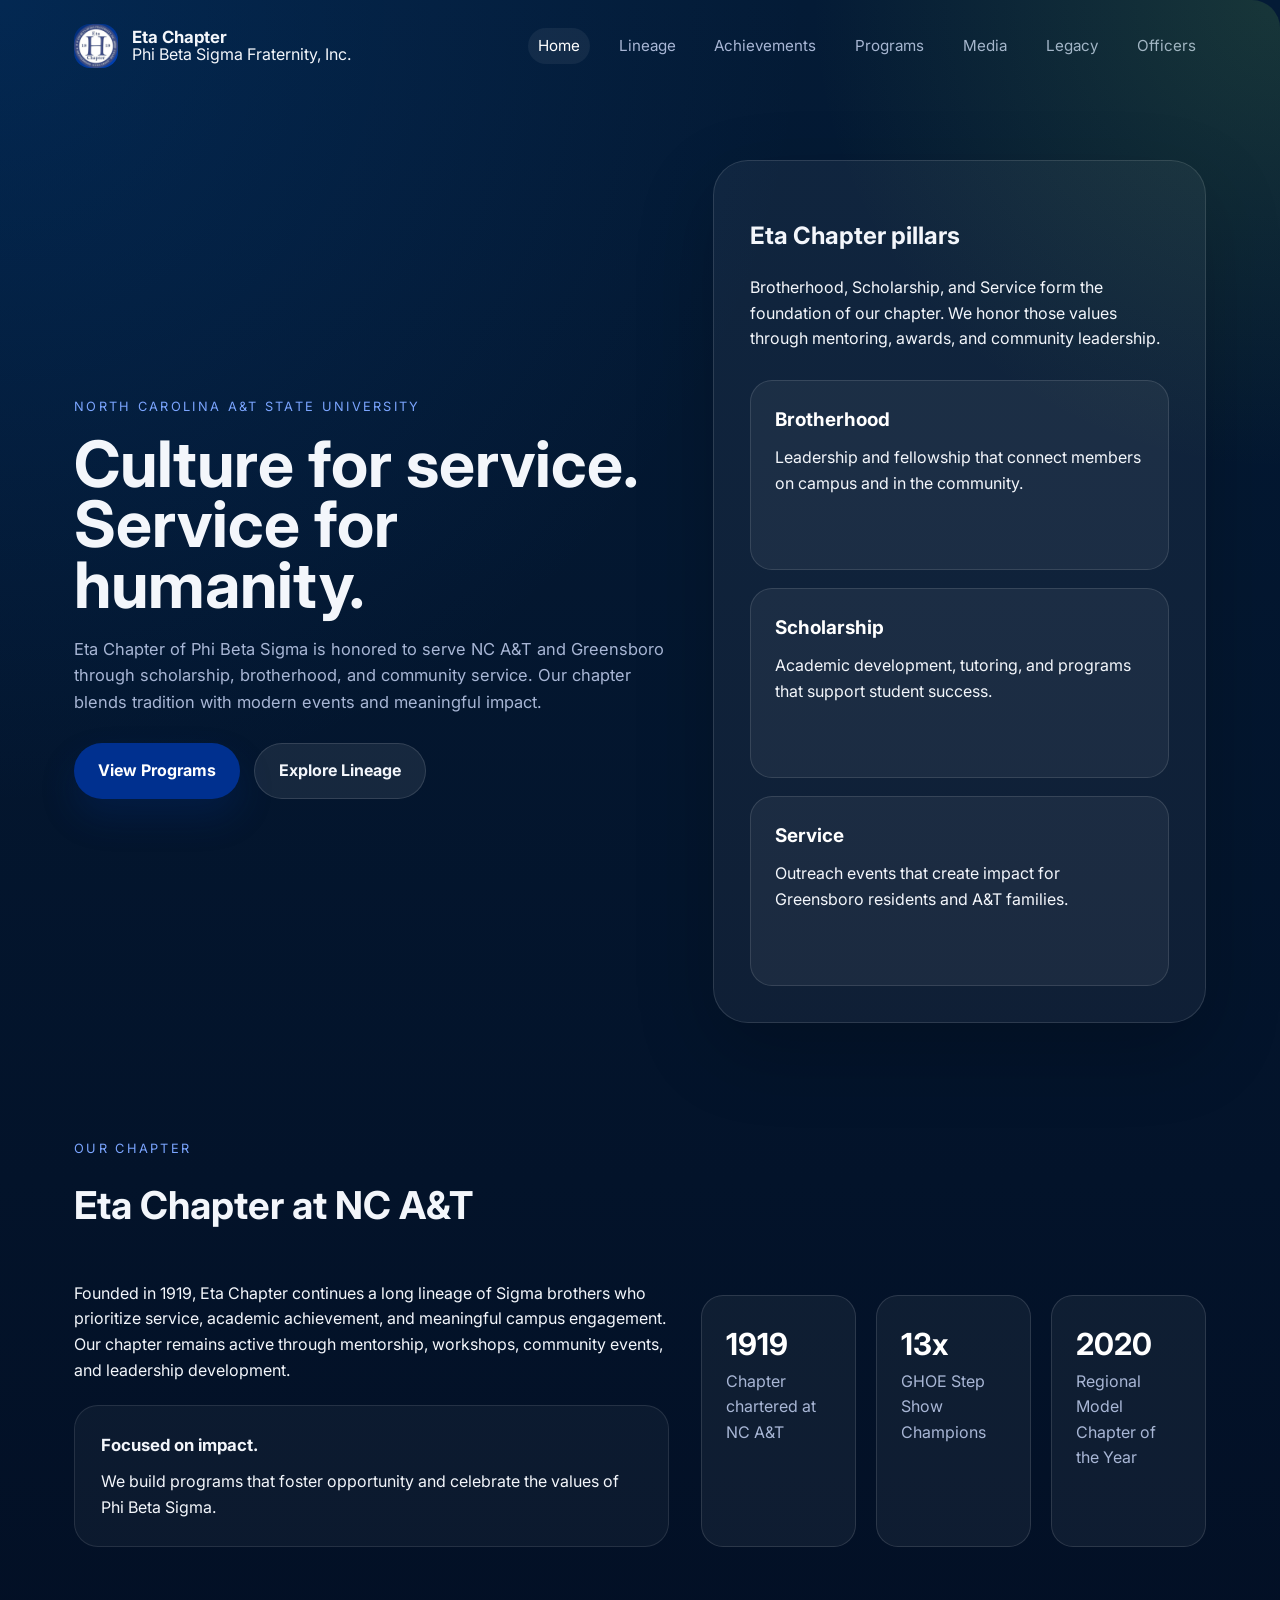
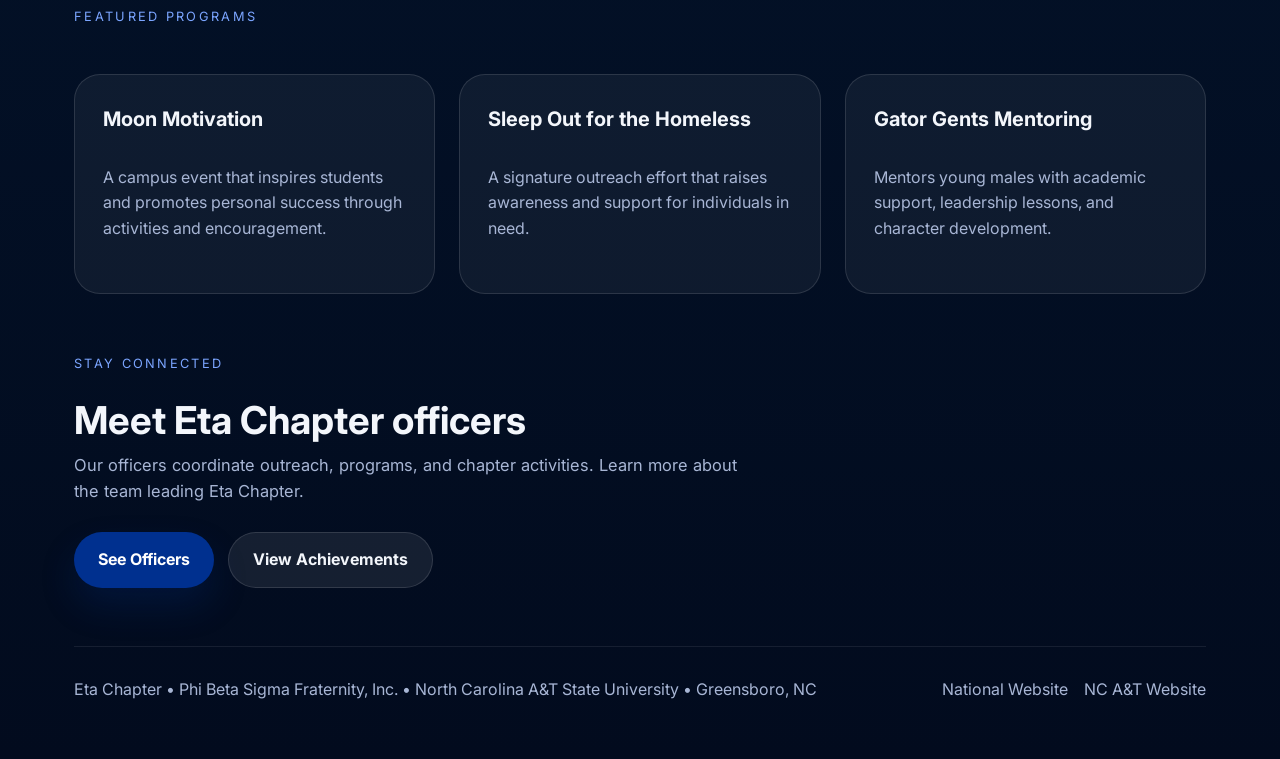
==== index.html @ 43d6ccbe "1st" ====
<!doctype html>
<html lang="en">
  <head>
    <meta charset="UTF-8" />
    <meta name="viewport" content="width=device-width, initial-scale=1.0" />
    <title>Eta Chapter | Phi Beta Sigma Fraternity, Inc.</title>
    <meta
      name="description"
      content="Eta Chapter of Phi Beta Sigma Fraternity, Inc. at North Carolina A&T State University. Brotherhood, scholarship, and service in Greensboro, NC."
    />
    <link rel="preconnect" href="https://fonts.googleapis.com" />
    <link rel="preconnect" href="https://fonts.gstatic.com" crossorigin />
    <link
      href="https://fonts.googleapis.com/css2?family=Inter:wght@400;500;600;700;800&family=Montserrat:wght@600;700&display=swap"
      rel="stylesheet"
    />
    <link rel="stylesheet" href="style.css" />
    <script src="script.js" defer></script>
  </head>
  <body>
    <div class="page">
      <header>
        <nav class="navbar">
          <div class="brand">
            <div class="brand__mark"><img src="assets/eta-seal.png" alt="Eta Chapter Seal" class="brand__logo"></div>
            <div class="brand__text">
              <strong>Eta Chapter</strong>
              Phi Beta Sigma Fraternity, Inc.
            </div>
          </div>
          <div class="nav-links">
            <a class="active" href="index.html">Home</a>
            <a href="lineage.html">Lineage</a>
            <a href="achievements.html">Achievements</a>
            <a href="programs.html">Programs</a>
            <a href="media.html">Media</a>
            <a href="legacy.html">Legacy</a>
            <a href="eta-chapter-officers.html">Officers</a>
          </div>
        </nav>
      </header>

      <section class="hero">
        <div>
          <p class="section-title">North Carolina A&T State University</p>
          <h1 class="hero-title">Culture for service. Service for humanity.</h1>
          <p class="hero-copy">
            Eta Chapter of Phi Beta Sigma is honored to serve NC A&T and Greensboro through scholarship,
            brotherhood, and community service. Our chapter blends tradition with modern events and meaningful impact.
          </p>
          <div class="hero-actions">
            <a class="btn btn-primary" href="programs.html">View Programs</a>
            <a class="btn btn-secondary" href="lineage.html">Explore Lineage</a>
          </div>
        </div>

        <div class="panel">
          <div class="panel-inner">
            <h2>Eta Chapter pillars</h2>
            <p>
              Brotherhood, Scholarship, and Service form the foundation of our chapter.
              We honor those values through mentoring, awards, and community leadership.
            </p>
            <div class="badge-grid">
              <div class="badge">
                <strong>Brotherhood</strong>
                Leadership and fellowship that connect members on campus and in the community.
              </div>
              <div class="badge">
                <strong>Scholarship</strong>
                Academic development, tutoring, and programs that support student success.
              </div>
              <div class="badge">
                <strong>Service</strong>
                Outreach events that create impact for Greensboro residents and A&T families.
              </div>
            </div>
          </div>
        </div>
      </section>

      <section class="section">
        <div class="section-title">Our chapter</div>
        <h2 class="section-heading">Eta Chapter at NC A&T</h2>
        <div class="copy-grid">
          <div>
            <p>
              Founded in 1919, Eta Chapter continues a long lineage of Sigma brothers who prioritize service, academic achievement, and meaningful campus engagement.
              Our chapter remains active through mentorship, workshops, community events, and leadership development.
            </p>
            <div class="callout">
              <strong>Focused on impact.</strong>
              We build programs that foster opportunity and celebrate the values of Phi Beta Sigma.
            </div>
          </div>
          <div class="stats-grid">
            <div class="stat">
              <strong>1919</strong>
              <span>Chapter chartered at NC A&T</span>
            </div>
            <div class="stat">
              <strong>13x</strong>
              <span>GHOE Step Show Champions</span>
            </div>
            <div class="stat">
              <strong>2020</strong>
              <span>Regional Model Chapter of the Year</span>
            </div>
          </div>
        </div>
      </section>

      <section class="section">
        <div class="section-title">Featured programs</div>
        <div class="card-grid">
          <div class="card">
            <h3>Moon Motivation</h3>
            <p>
              A campus event that inspires students and promotes personal success through activities and encouragement.
            </p>
          </div>
          <div class="card">
            <h3>Sleep Out for the Homeless</h3>
            <p>
              A signature outreach effort that raises awareness and support for individuals in need.
            </p>
          </div>
          <div class="card">
            <h3>Gator Gents Mentoring</h3>
            <p>
              Mentors young males with academic support, leadership lessons, and character development.
            </p>
          </div>
        </div>
      </section>

      <section class="section">
        <div class="section-title">Stay connected</div>
        <h2 class="section-heading">Meet Eta Chapter officers</h2>
        <p class="hero-copy">
          Our officers coordinate outreach, programs, and chapter activities. Learn more about the team leading Eta Chapter.
        </p>
        <div class="hero-actions">
          <a class="btn btn-primary" href="eta-chapter-officers.html">See Officers</a>
          <a class="btn btn-secondary" href="achievements.html">View Achievements</a>
        </div>
      </section>

      <footer class="footer">
        <div>Eta Chapter • Phi Beta Sigma Fraternity, Inc. • North Carolina A&T State University • Greensboro, NC</div>
        <div class="footer-links">
          <a href="https://www.phibetasigma1914.org/">National Website</a>
          <a href="https://www.ncat.edu/">NC A&T Website</a>
        </div>
      </footer>
    </div>
  </body>
</html>
---- style.css ----
:root {
  --bg: #031a40;
  --surface: #06244f;
  --surface-2: #0a2c57;
  --text: #f3f6fb;
  --muted: #a8b6d5;
  --accent: #00308f;
  --accent-2: #72b146;
  --border: rgba(255, 255, 255, 0.1);
}

* {
  box-sizing: border-box;
}

html,
body {
  margin: 0;
  padding: 0;
  min-height: 100%;
  font-family: 'Inter', sans-serif;
  background: radial-gradient(circle at top left, rgba(0, 82, 171, 0.24), transparent 30%),
    linear-gradient(180deg, #041b36 0%, #020b1e 100%);
  color: var(--text);
}

body {
  line-height: 1.6;
}

a {
  color: inherit;
  text-decoration: none;
}

.page {
  max-width: 1180px;
  margin: 0 auto;
  padding: 0 24px 56px;
}

header {
  padding: 24px 0;
}

.navbar {
  display: flex;
  align-items: center;
  justify-content: space-between;
  flex-wrap: wrap;
  gap: 18px;
}

.brand {
  display: flex;
  align-items: center;
  gap: 14px;
}

.brand__mark {
  width: 44px;
  height: 44px;
  border-radius: 16px;
  display: grid;
  place-items: center;
  background: linear-gradient(135deg, #002c76, #0042b8);
  color: #fff;
  font-weight: 800;
  font-size: 1rem;
  letter-spacing: 0.08em;
}

/* Seal image inside the brand mark */
.brand__mark img,
.brand__logo {
  width: 100%;
  height: 100%;
  display: block;
  object-fit: contain;
  border-radius: 12px;
}

.brand__text {
  line-height: 1.1;
}

.brand__text strong {
  display: block;
  font-size: 1.05rem;
}

.nav-links {
  display: flex;
  flex-wrap: wrap;
  gap: 18px;
}

.nav-links a {
  font-size: 0.95rem;
  color: var(--muted);
  padding: 0.35rem 0.65rem;
  border-radius: 999px;
  transition: background 0.2s ease, color 0.2s ease;
}

.nav-links a:hover,
.nav-links a.active {
  color: #fff;
  background: rgba(255, 255, 255, 0.06);
}

.hero {
  display: grid;
  grid-template-columns: minmax(0, 1.1fr) minmax(320px, 0.9fr);
  gap: 36px;
  align-items: center;
  padding: 68px 0 56px;
}

.hero-title {
  margin: 0 0 20px;
  font-size: clamp(2.9rem, 5vw, 4.6rem);
  line-height: 0.95;
}

.hero-copy {
  max-width: 680px;
  color: var(--muted);
  margin: 0 0 28px;
  font-size: 1.03rem;
}

.hero-actions {
  display: flex;
  flex-wrap: wrap;
  gap: 14px;
}

.btn {
  display: inline-flex;
  align-items: center;
  justify-content: center;
  gap: 10px;
  padding: 14px 24px;
  border-radius: 999px;
  font-weight: 700;
  border: 0;
  cursor: pointer;
  transition: transform 0.2s ease, box-shadow 0.2s ease, background 0.2s ease;
}

.btn-primary {
  background: var(--accent);
  color: #fff;
  box-shadow: 0 18px 35px rgba(0, 48, 143, 0.22);
}

.btn-secondary {
  background: rgba(255, 255, 255, 0.08);
  color: var(--text);
  border: 1px solid rgba(255, 255, 255, 0.12);
}

.btn:hover {
  transform: translateY(-1px);
}

.panel {
  background: rgba(255, 255, 255, 0.05);
  border: 1px solid rgba(255, 255, 255, 0.12);
  border-radius: 35px;
  box-shadow: 0 28px 80px rgba(0, 0, 0, 0.2);
}

.panel-inner {
  position: relative;
  z-index: 1;
  padding: 36px;
}

.panel::after {
  content: '';
  position: absolute;
  inset: 0;
  background: radial-gradient(circle at top right, rgba(114, 177, 70, 0.18), transparent 30%);
  pointer-events: none;
  border-radius: 28px;
}

.section {
  padding: 56px 0 0;
}

.section-title {
  display: inline-flex;
  align-items: center;
  gap: 12px;
  text-transform: uppercase;
  letter-spacing: 0.18em;
  font-size: 0.8rem;
  color: #7ba5ff;
  margin-bottom: 16px;
}

.section-heading {
  margin: 0;
  font-size: clamp(2rem, 3vw, 3rem);
}

.copy-grid {
  display: grid;
  grid-template-columns: minmax(0, 1fr) minmax(320px, 0.85fr);
  gap: 32px;
  margin-top: 28px;
}

.card-grid {
  display: grid;
  grid-template-columns: repeat(3, minmax(0, 1fr));
  gap: 24px;
  margin-top: 30px;
}

.card {
  background: rgba(255, 255, 255, 0.05);
  border: 1px solid rgba(255, 255, 255, 0.12);
  border-radius: 26px;
  padding: 28px;
  min-height: 220px;
  display: flex;
  flex-direction: column;
  gap: 14px;
}

.card h3 {
  margin: 0;
  font-size: 1.25rem;
}

.card p,
.card li {
  color: var(--muted);
}

.card-list {
  list-style: none;
  padding: 0;
  margin: 0;
  display: grid;
  gap: 10px;
}

.card-list li {
  display: grid;
  grid-template-columns: auto 1fr;
  gap: 12px;
  align-items: start;
}

.badge-grid {
  display: grid;
  grid-template-columns: repeat(auto-fit, minmax(240px, 1fr));
  gap: 18px;
  margin-top: 28px;
}

.badge {
  display: flex;
  flex-direction: column;
  justify-content: flex-start;
  background: rgba(255, 255, 255, 0.05);
  border: 1px solid rgba(255, 255, 255, 0.12);
  border-radius: 22px;
  padding: 24px;
  min-height: 190px;
  overflow-wrap: break-word;
  word-break: break-word;
}

.badge strong {
  display: block;
  font-size: 1.18rem;
  margin-bottom: 10px;
  color: #fff;
}

.callout {
  background: rgba(255, 255, 255, 0.04);
  border: 1px solid rgba(255, 255, 255, 0.1);
  border-radius: 24px;
  padding: 26px;
  margin-top: 22px;
}

.video-links {
  display: grid;
  gap: 16px;
  margin-top: 24px;
}

.video-link {
  display: block;
  padding: 20px;
  border-radius: 20px;
  border: 1px solid rgba(255, 255, 255, 0.12);
  background: rgba(255, 255, 255, 0.05);
  color: #fff;
  transition: transform 0.2s ease, background 0.2s ease;
}

.video-link:hover {
  transform: translateY(-1px);
  background: rgba(255, 255, 255, 0.08);
}

.video-link strong {
  display: block;
  margin-bottom: 8px;
  font-size: 1.05rem;
}

.slideshow {
  display: grid;
  gap: 20px;
  margin-top: 26px;
}

.slide {
  display: none;
  background: rgba(255, 255, 255, 0.05);
  border: 1px solid rgba(255, 255, 255, 0.12);
  border-radius: 26px;
  padding: 32px;
}

.slide.active {
  display: block;
}

.slide-placeholder {
  min-height: 240px;
  display: grid;
  place-items: center;
  border: 2px dashed rgba(255, 255, 255, 0.15);
  border-radius: 20px;
  color: var(--muted);
  font-size: 1rem;
}

.slide-caption {
  margin-top: 18px;
  color: var(--muted);
}

.slideshow-controls {
  display: flex;
  flex-wrap: wrap;
  gap: 12px;
  margin-top: 18px;
}

.honor-grid {
  display: grid;
  grid-template-columns: repeat(auto-fit, minmax(260px, 1fr));
  gap: 20px;
  margin-top: 28px;
}

.honor-card {
  background: rgba(255, 255, 255, 0.05);
  border: 1px solid rgba(255, 255, 255, 0.12);
  border-radius: 24px;
  padding: 28px;
  display: flex;
  flex-direction: column;
  align-items: center;
  text-align: center;
  gap: 14px;
}

.honor-card h3 {
  margin: 0;
  font-size: 1.1rem;
  color: #fff;
}

.honor-number {
  margin: 0;
  color: var(--accent);
  font-weight: 700;
  font-size: 1rem;
}



.callout strong {
  display: block;
  font-size: 1.05rem;
  margin-bottom: 10px;
}

.stats-grid {
  display: grid;
  grid-template-columns: repeat(3, minmax(0, 1fr));
  gap: 20px;
  margin-top: 30px;
}

.stat {
  background: rgba(255, 255, 255, 0.05);
  border: 1px solid rgba(255, 255, 255, 0.12);
  border-radius: 22px;
  padding: 24px;
}

.stat strong {
  display: block;
  font-size: 1.9rem;
  color: #fff;
}

.stat span {
  color: var(--muted);
}

.footer {
  border-top: 1px solid rgba(255, 255, 255, 0.08);
  margin-top: 58px;
  padding-top: 30px;
  color: var(--muted);
  display: flex;
  flex-wrap: wrap;
  justify-content: space-between;
  gap: 18px;
}

.footer-links {
  display: flex;
  flex-wrap: wrap;
  gap: 16px;
  align-items: center;
}

.footer-links a {
  color: var(--muted);
}

.table {
  width: 100%;
  border-collapse: collapse;
  margin-top: 18px;
}

.table th,
.table td {
  padding: 14px 16px;
  text-align: left;
  border-bottom: 1px solid rgba(255, 255, 255, 0.08);
}

.table th {
  font-weight: 600;
  color: #fff;
}

.profile-grid {
  display: grid;
  grid-template-columns: repeat(3, minmax(0, 1fr));
  gap: 22px;
  margin-top: 28px;
}

.profile {
  background: rgba(255, 255, 255, 0.05);
  border: 1px solid rgba(255, 255, 255, 0.12);
  border-radius: 24px;
  padding: 24px;
  display: flex;
  flex-direction: column;
  gap: 16px;
}

.profile h3 {
  margin: 0;
  font-size: 1.2rem;
}

.profile span,
.profile p {
  color: var(--muted);
}

.profile .role {
  font-weight: 700;
}

.calendar-panel {
  display: grid;
  grid-template-columns: 1.1fr 0.9fr;
  gap: 24px;
  margin-top: 32px;
}

.calendar-card {
  background: rgba(255, 255, 255, 0.05);
  border: 1px solid rgba(255, 255, 255, 0.12);
  border-radius: 28px;
  padding: 26px;
}

.calendar-header {
  display: flex;
  align-items: center;
  justify-content: space-between;
  gap: 16px;
  margin-bottom: 18px;
}

.calendar-title {
  font-size: 1.05rem;
  font-weight: 700;
}

.calendar-nav {
  display: flex;
  gap: 10px;
}

.calendar-nav button {
  border: none;
  padding: 10px 14px;
  border-radius: 999px;
  background: rgba(255, 255, 255, 0.08);
  color: var(--text);
  cursor: pointer;
  transition: background 0.2s ease;
}

.calendar-nav button:hover {
  background: rgba(255, 255, 255, 0.14);
}

.calendar-grid {
  display: grid;
  grid-template-columns: repeat(7, 1fr);
  gap: 8px;
  margin-top: 10px;
}

.calendar-grid span,
.calendar-grid button {
  display: grid;
  place-items: center;
  height: 50px;
  border-radius: 16px;
}

.day-button {
  background: transparent;
  border: none;
  color: var(--text);
  cursor: pointer;
  transition: background 0.2s ease;
}

.day-button:hover {
  background: rgba(255, 255, 255, 0.1);
}

.day-button.active {
  background: var(--accent);
  color: #fff;
}

.day-button.event {
  background: rgba(112, 177, 70, 0.16);
  border: 1px solid rgba(112, 177, 70, 0.28);
}

.event-list {
  margin-top: 22px;
  display: grid;
  gap: 18px;
}

.event-card {
  background: rgba(255, 255, 255, 0.05);
  border: 1px solid rgba(255, 255, 255, 0.12);
  border-radius: 22px;
  padding: 20px;
}

.event-card h4 {
  margin: 0 0 10px;
  font-size: 1rem;
}

.event-card p,
.event-card span {
  margin: 0;
  color: var(--muted);
}

.hero-image {
  width: 100%;
  height: 100%;
  min-height: 420px;
  object-fit: cover;
  border-radius: 22px;
}

@media (max-width: 980px) {
  .hero,
  .calendar-panel,
  .copy-grid,
  .card-grid,
  .stats-grid,
  .profile-grid,
  .badge-grid {
    grid-template-columns: 1fr;
  }
}

@media (max-width: 640px) {
  .page {
    padding: 0 18px 50px;
  }

  .hero {
    padding-top: 44px;
  }

  .navbar {
    justify-content: center;
  }

  .nav-links {
    justify-content: center;
    width: 100%;
  }
}
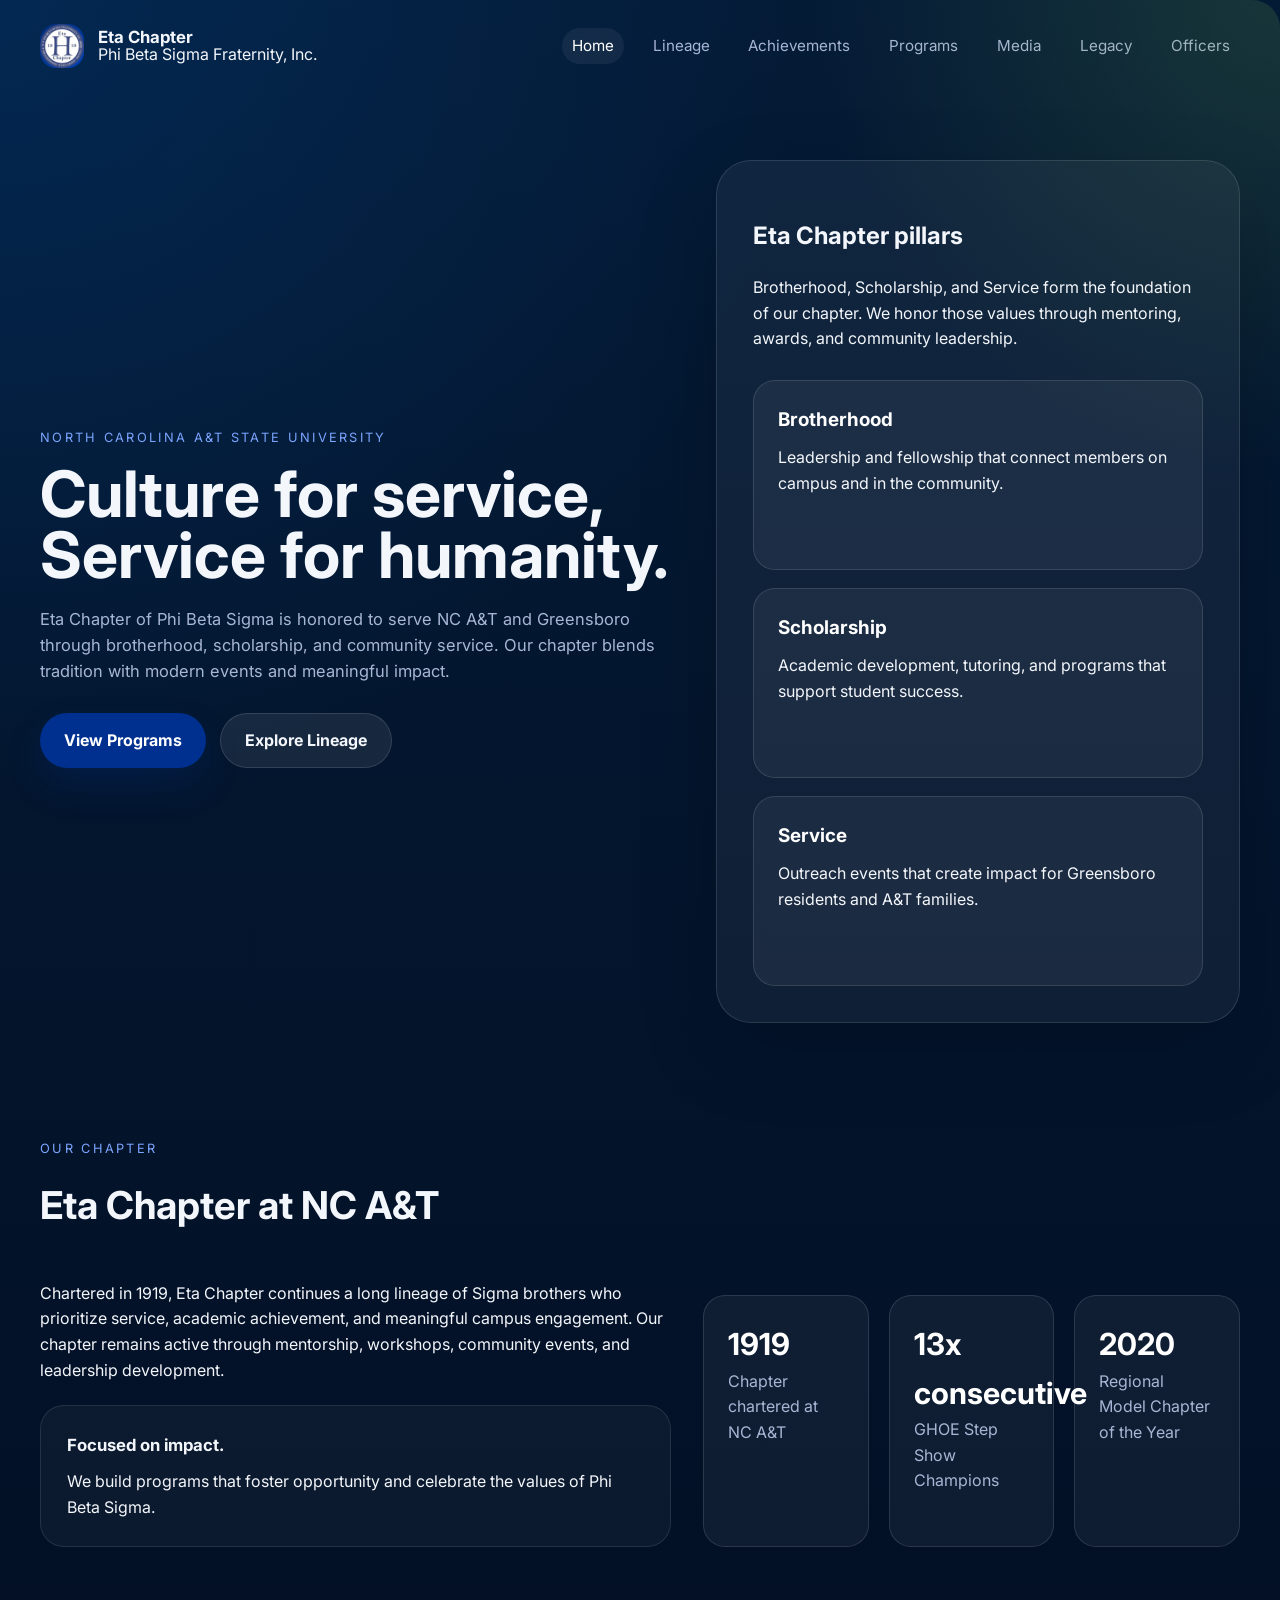
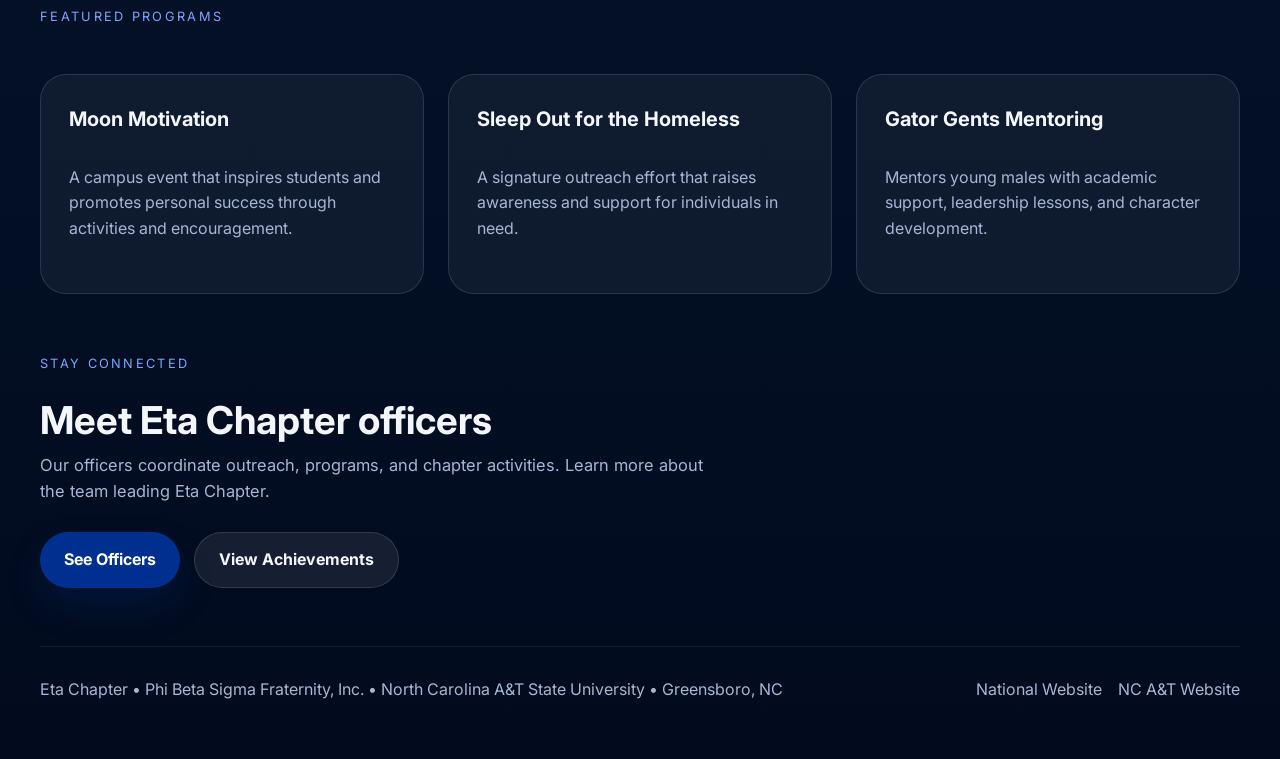
==== commit 3df4742e: "media fixes" ====
--- a/index.html
+++ b/index.html
@@ -43,10 +43,10 @@
       <section class="hero">
         <div>
           <p class="section-title">North Carolina A&T State University</p>
-          <h1 class="hero-title">Culture for service. Service for humanity.</h1>
+          <h1 class="hero-title">Culture for service, Service for humanity.</h1>
           <p class="hero-copy">
-            Eta Chapter of Phi Beta Sigma is honored to serve NC A&T and Greensboro through scholarship,
-            brotherhood, and community service. Our chapter blends tradition with modern events and meaningful impact.
+            Eta Chapter of Phi Beta Sigma is honored to serve NC A&T and Greensboro through brotherhood,
+            scholarship, and community service. Our chapter blends tradition with modern events and meaningful impact.
           </p>
           <div class="hero-actions">
             <a class="btn btn-primary" href="programs.html">View Programs</a>
@@ -85,7 +85,7 @@
         <div class="copy-grid">
           <div>
             <p>
-              Founded in 1919, Eta Chapter continues a long lineage of Sigma brothers who prioritize service, academic achievement, and meaningful campus engagement.
+              Chartered in 1919, Eta Chapter continues a long lineage of Sigma brothers who prioritize service, academic achievement, and meaningful campus engagement.
               Our chapter remains active through mentorship, workshops, community events, and leadership development.
             </p>
             <div class="callout">
@@ -99,7 +99,7 @@
               <span>Chapter chartered at NC A&T</span>
             </div>
             <div class="stat">
-              <strong>13x</strong>
+              <strong>13x consecutive</strong>
               <span>GHOE Step Show Champions</span>
             </div>
             <div class="stat">
--- a/style.css
+++ b/style.css
@@ -34,9 +34,9 @@
 }
 
 .page {
-  max-width: 1180px;
-  margin: 0 auto;
-  padding: 0 24px 56px;
+  width: 100%;
+  max-width: none;
+  padding: 0 40px 56px;
 }
 
 header {
@@ -121,7 +121,10 @@
   margin: 0 0 20px;
   font-size: clamp(2.9rem, 5vw, 4.6rem);
   line-height: 0.95;
-}
+  grid-column: 1 / -1;
+}
+
+
 
 .hero-copy {
   max-width: 680px;
@@ -134,6 +137,11 @@
   display: flex;
   flex-wrap: wrap;
   gap: 14px;
+}
+
+.media-page .hero {
+  display: block;
+  width: 100%;
 }
 
 .btn {
@@ -191,6 +199,30 @@
   padding: 56px 0 0;
 }
 
+.section--achievements {
+  position: relative;
+  overflow: hidden;
+  background-image: url("assets/Achevements-Background.JPG");
+  background-size: cover;
+  background-position: center;
+  background-repeat: no-repeat;
+  background-color: rgba(3, 26, 64, 0.65);
+  background-blend-mode: overlay;
+}
+
+.section--achievements::before {
+  content: '';
+  position: absolute;
+  inset: 0;
+  background: rgba(0, 0, 0, 0.22);
+  pointer-events: none;
+}
+
+.section--achievements > * {
+  position: relative;
+  z-index: 1;
+}
+
 .section-title {
   display: inline-flex;
   align-items: center;
@@ -292,6 +324,61 @@
   margin-top: 22px;
 }
 
+.video-player-section {
+  display: grid;
+  grid-template-columns: 1fr 320px;
+  gap: 60px;
+  width: 100%;
+}
+
+.video-container {
+  position: relative;
+  width: 100%;
+  padding-bottom: 56.25%;
+  height: 0;
+  overflow: hidden;
+  border-radius: 26px;
+  border: 1px solid rgba(255, 255, 255, 0.12);
+  background: #000;
+  min-height: 520px;
+}
+
+.video-container iframe {
+  position: absolute;
+  top: 0;
+  left: 0;
+  width: 100%;
+  height: 100%;
+  border: none;
+}
+
+.instagram-panel .panel-inner {
+  display: flex;
+  flex-direction: column;
+  align-items: flex-start;
+  gap: 24px;
+}
+
+.instagram-panel {
+  max-width: 340px;
+  height: fit-content;
+}
+
+.instagram-panel .video-link {
+  width: 100%;
+  text-align: center;
+}
+
+.instagram-panel h3 {
+  margin-bottom: 8px;
+}
+
+.instagram-panel p {
+  margin: 0;
+}
+
+
+
 .video-links {
   display: grid;
   gap: 16px;
@@ -616,7 +703,8 @@
   .card-grid,
   .stats-grid,
   .profile-grid,
-  .badge-grid {
+  .badge-grid,
+  .video-player-section {
     grid-template-columns: 1fr;
   }
 }
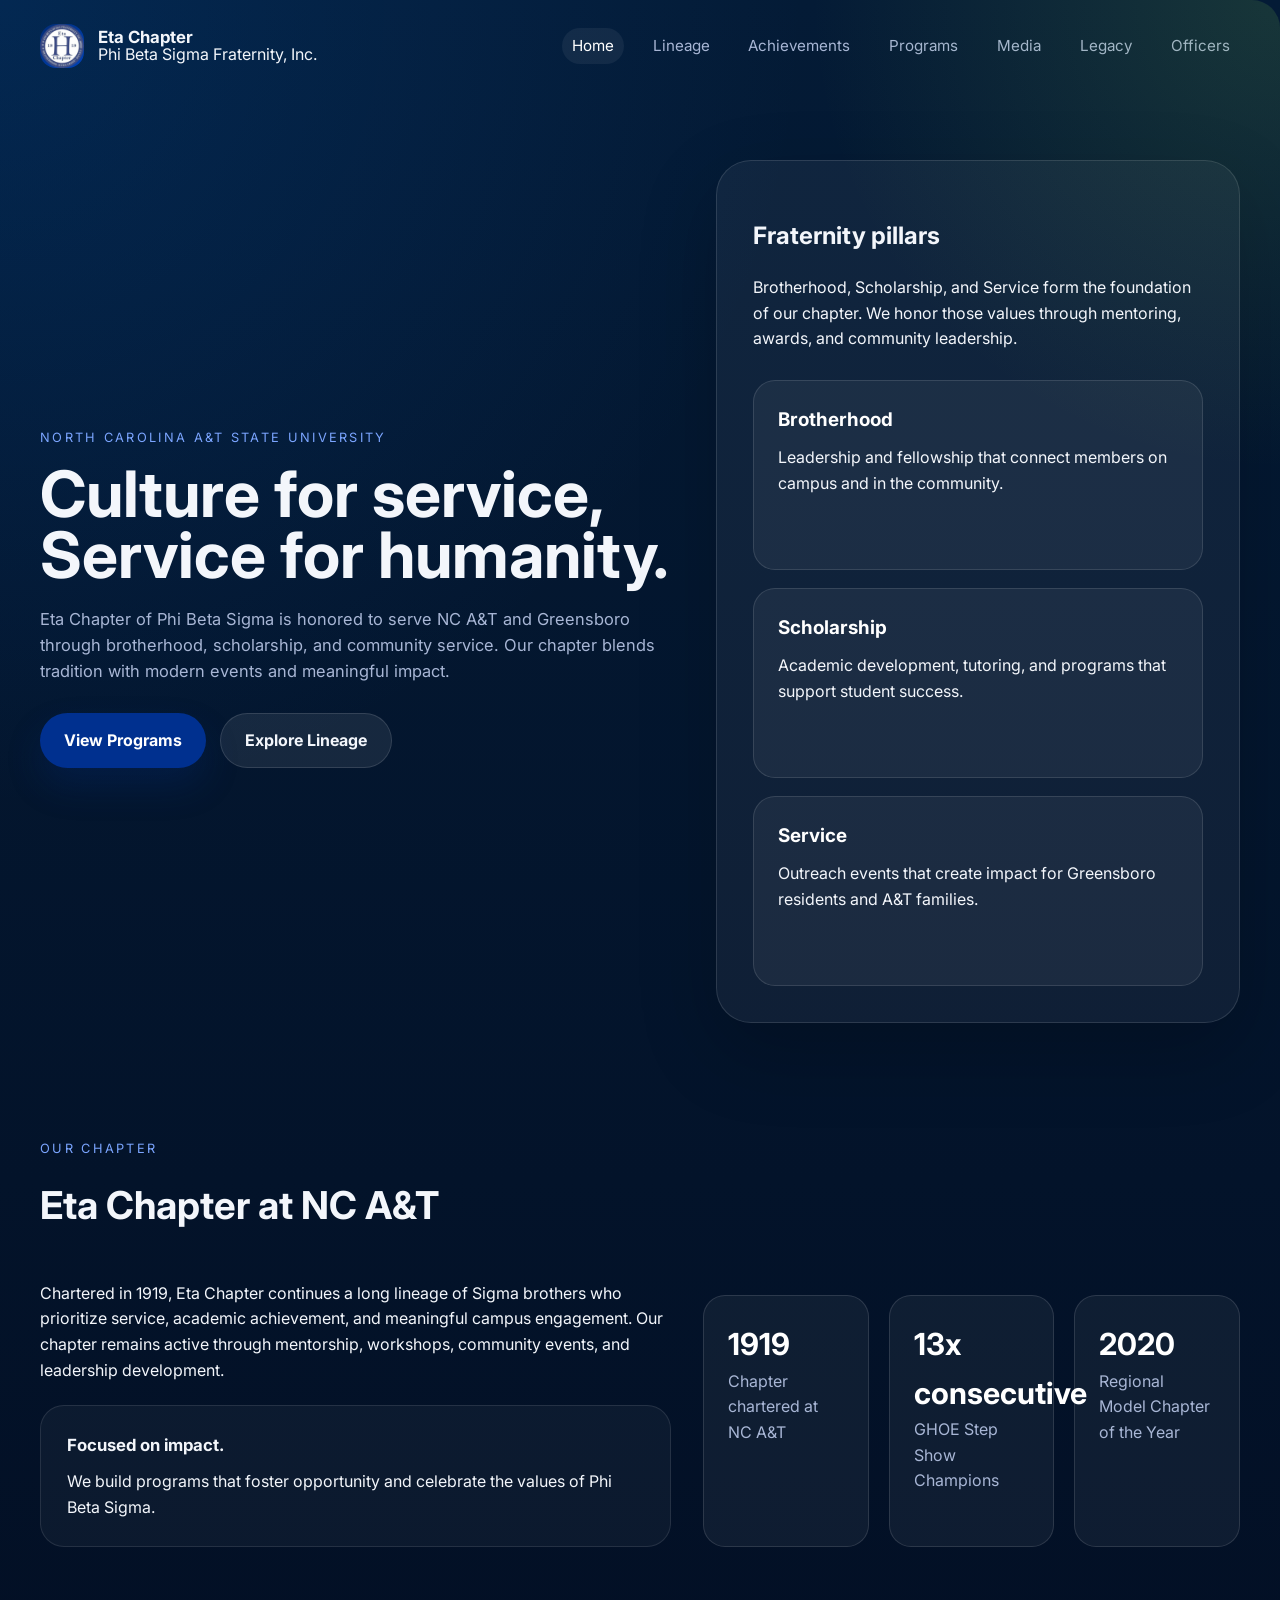
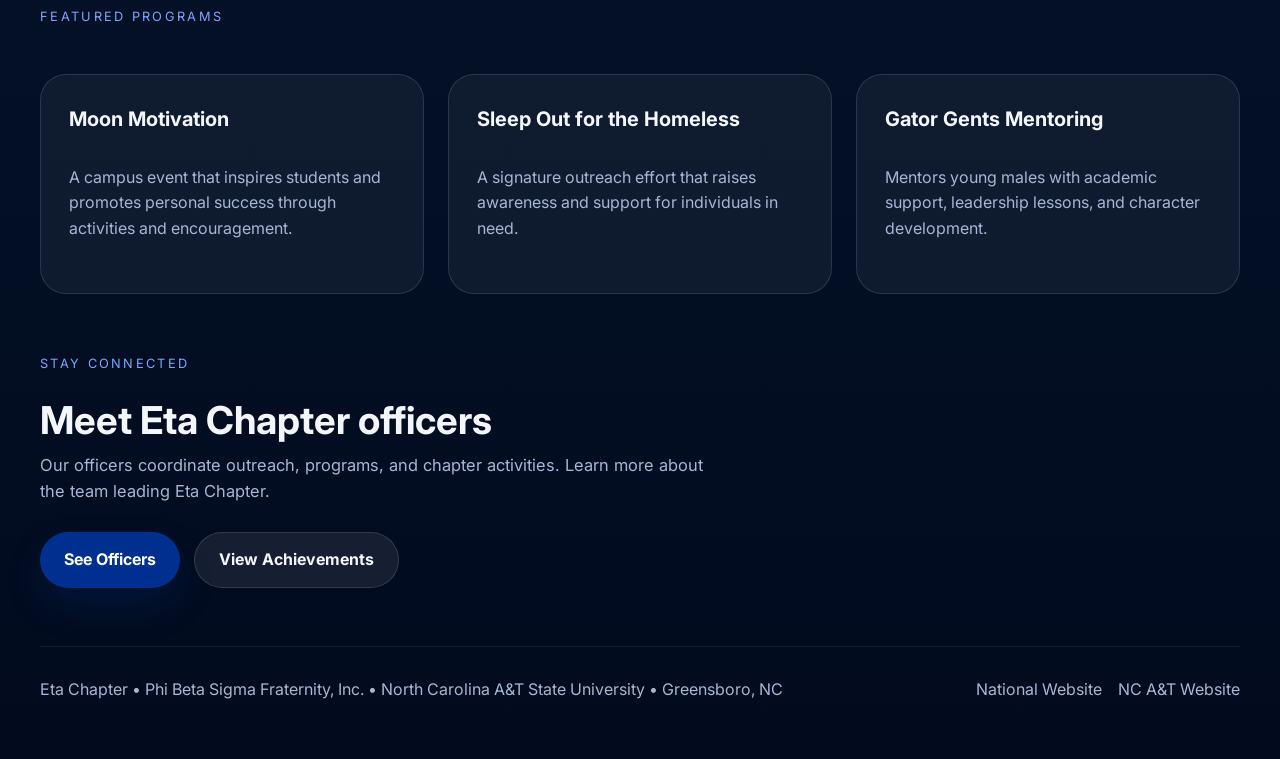
==== commit fe9e9fa1: "officers" ====
--- a/index.html
+++ b/index.html
@@ -56,7 +56,7 @@
 
         <div class="panel">
           <div class="panel-inner">
-            <h2>Eta Chapter pillars</h2>
+            <h2>Fraternity pillars</h2>
             <p>
               Brotherhood, Scholarship, and Service form the foundation of our chapter.
               We honor those values through mentoring, awards, and community leadership.
--- a/style.css
+++ b/style.css
@@ -709,6 +709,46 @@
   }
 }
 
+/* Officers headshots row */
+.officers-headshots-section {
+  padding-top: 12px;
+}
+.officers-headshots {
+  display: flex;
+  gap: 36px;
+  justify-content: center;
+  align-items: center;
+  margin: 18px 0 28px;
+}
+.officer {
+  text-align: center;
+}
+.officer img {
+  width: 200px;
+  height: 200px;
+  object-fit: cover;
+  border-radius: 50%;
+  border: 4px solid rgba(255,255,255,0.06);
+  box-shadow: 0 10px 30px rgba(0,0,0,0.35);
+  display: block;
+}
+.officer figcaption {
+  margin-top: 10px;
+  color: var(--muted);
+  font-size: 0.95rem;
+}
+
+@media (max-width: 640px) {
+  .officers-headshots {
+    gap: 18px;
+    padding: 0 12px;
+  }
+  .officer img {
+    width: 140px;
+    height: 140px;
+  }
+}
+
 @media (max-width: 640px) {
   .page {
     padding: 0 18px 50px;
